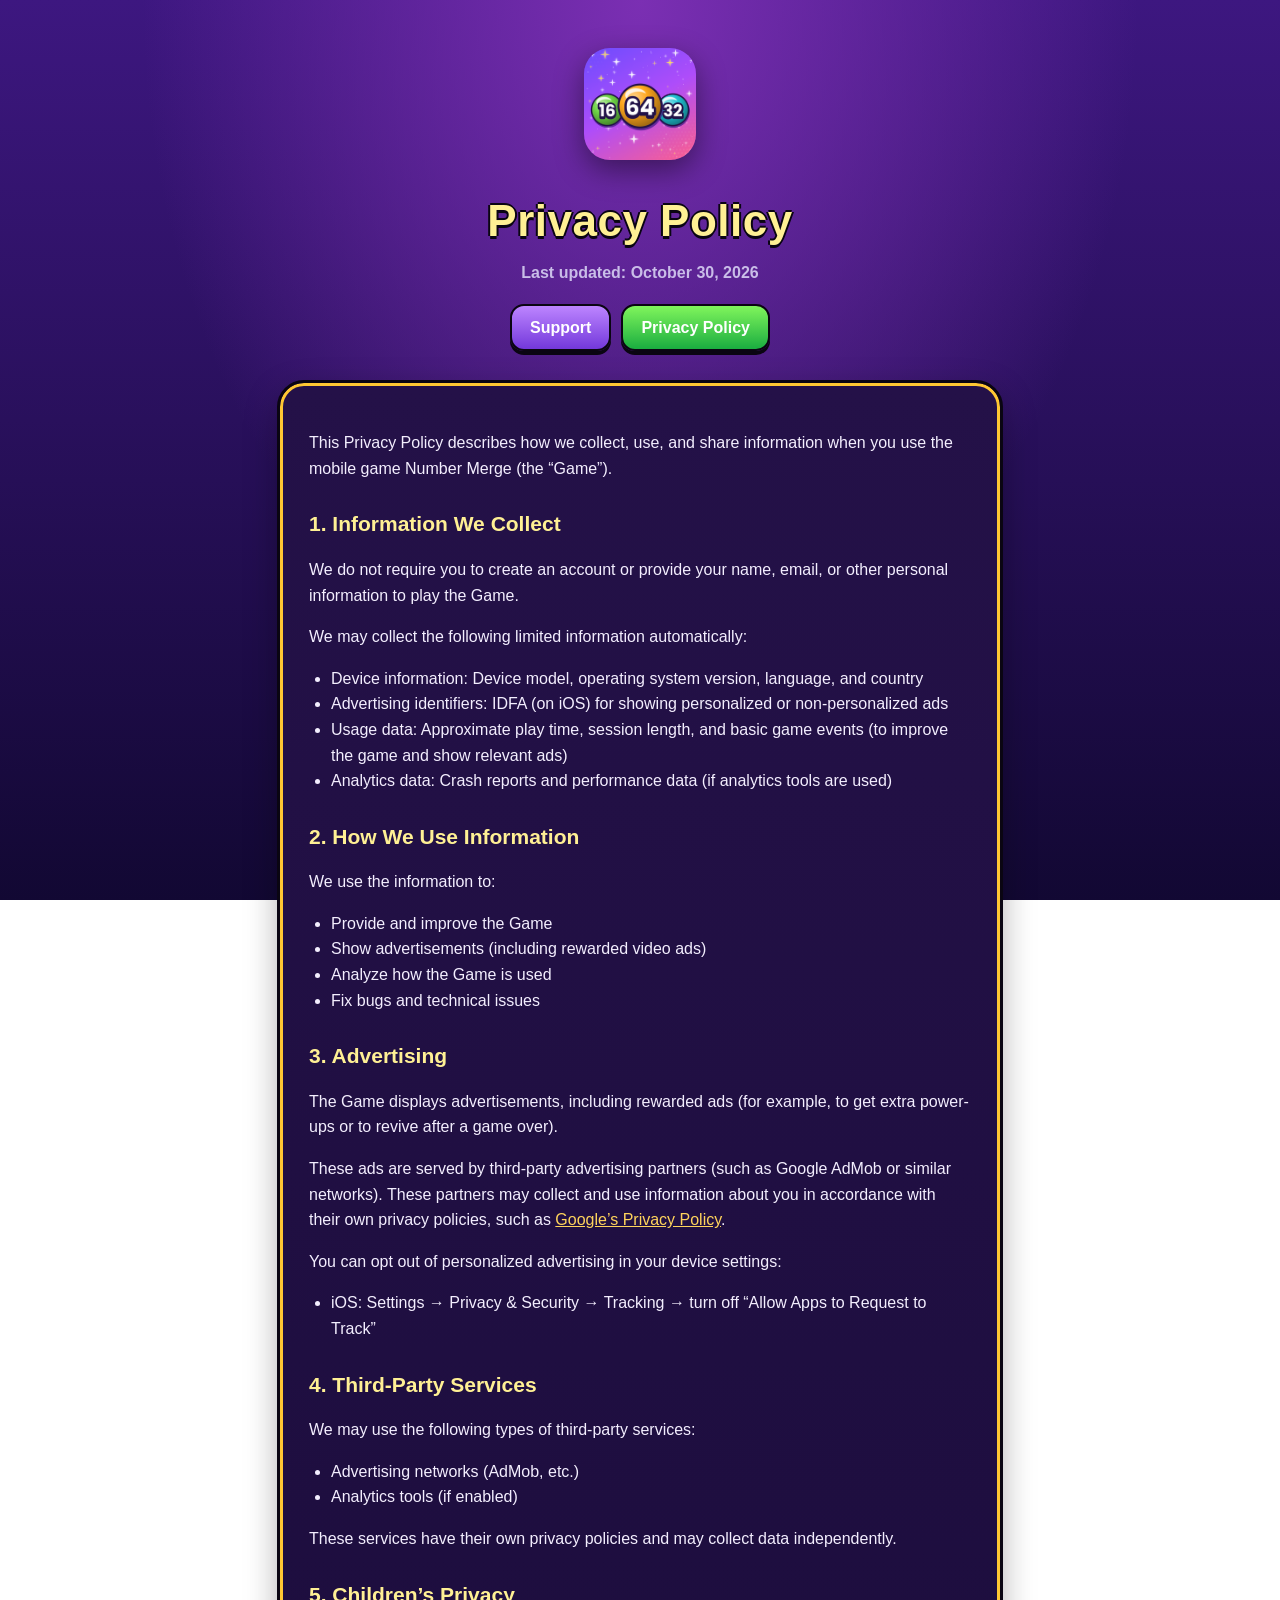
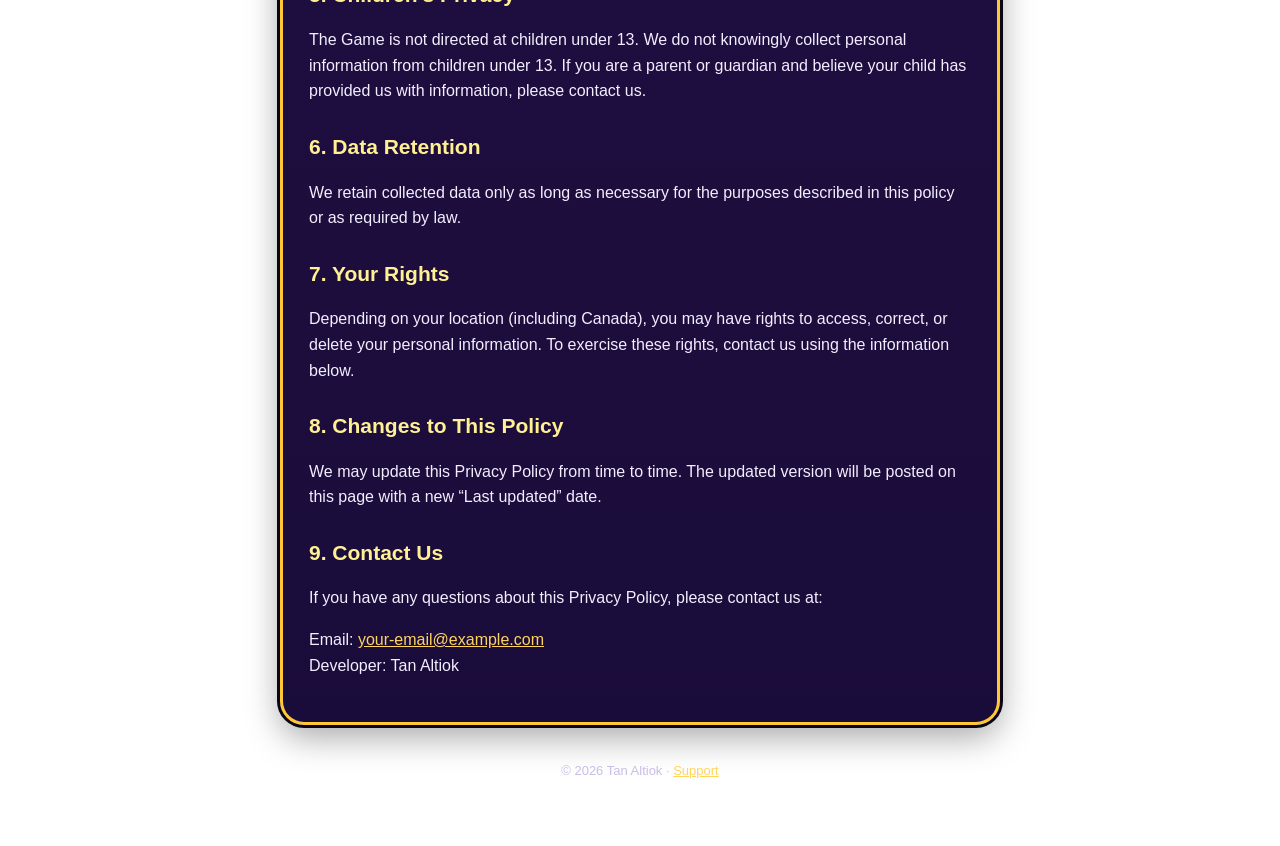
==== privacy.html @ f6b60d48 "Add files via upload" ====
<!doctype html>
<html lang="en">
<head>
  <meta charset="utf-8">
  <meta name="viewport" content="width=device-width, initial-scale=1">
  <title>Number Merge – Privacy Policy</title>
  <meta name="description" content="Privacy Policy for the Number Merge game.">
  <link rel="icon" href="icon.png">
  <link rel="stylesheet" href="style.css">
</head>
<body>
  <div class="wrap">
    <header>
      <img src="icon.png" alt="Number Merge app icon">
      <h1>Privacy Policy</h1>
      <p class="tag">Last updated: October 30, 2026</p>
      <nav>
        <a href="index.html">Support</a>
        <a class="current" href="privacy.html">Privacy Policy</a>
      </nav>
    </header>

    <section class="card">
      <p>This Privacy Policy describes how we collect, use, and share information when you use the mobile game Number Merge (the “Game”).</p>

      <h2>1. Information We Collect</h2>
      <p>We do not require you to create an account or provide your name, email, or other personal information to play the Game.</p>
      <p>We may collect the following limited information automatically:</p>
      <ul>
        <li>Device information: Device model, operating system version, language, and country</li>
        <li>Advertising identifiers: IDFA (on iOS) for showing personalized or non-personalized ads</li>
        <li>Usage data: Approximate play time, session length, and basic game events (to improve the game and show relevant ads)</li>
        <li>Analytics data: Crash reports and performance data (if analytics tools are used)</li>
      </ul>

      <h2>2. How We Use Information</h2>
      <p>We use the information to:</p>
      <ul>
        <li>Provide and improve the Game</li>
        <li>Show advertisements (including rewarded video ads)</li>
        <li>Analyze how the Game is used</li>
        <li>Fix bugs and technical issues</li>
      </ul>

      <h2>3. Advertising</h2>
      <p>The Game displays advertisements, including rewarded ads (for example, to get extra power-ups or to revive after a game over).</p>
      <p>These ads are served by third-party advertising partners (such as Google AdMob or similar networks). These partners may collect and use information about you in accordance with their own privacy policies, such as <a href="https://policies.google.com/privacy" rel="noopener">Google’s Privacy Policy</a>.</p>
      <p>You can opt out of personalized advertising in your device settings:</p>
      <ul>
        <li>iOS: Settings → Privacy &amp; Security → Tracking → turn off “Allow Apps to Request to Track”</li>
      </ul>

      <h2>4. Third-Party Services</h2>
      <p>We may use the following types of third-party services:</p>
      <ul>
        <li>Advertising networks (AdMob, etc.)</li>
        <li>Analytics tools (if enabled)</li>
      </ul>
      <p>These services have their own privacy policies and may collect data independently.</p>

      <h2>5. Children’s Privacy</h2>
      <p>The Game is not directed at children under 13. We do not knowingly collect personal information from children under 13. If you are a parent or guardian and believe your child has provided us with information, please contact us.</p>

      <h2>6. Data Retention</h2>
      <p>We retain collected data only as long as necessary for the purposes described in this policy or as required by law.</p>

      <h2>7. Your Rights</h2>
      <p>Depending on your location (including Canada), you may have rights to access, correct, or delete your personal information. To exercise these rights, contact us using the information below.</p>

      <h2>8. Changes to This Policy</h2>
      <p>We may update this Privacy Policy from time to time. The updated version will be posted on this page with a new “Last updated” date.</p>

      <h2>9. Contact Us</h2>
      <p>If you have any questions about this Privacy Policy, please contact us at:</p>
      <p>Email: <a href="mailto:your-email@example.com">your-email@example.com</a><br>Developer: Tan Altiok</p>
    </section>

    <footer>© 2026 Tan Altiok · <a href="index.html">Support</a></footer>
  </div>
</body>
</html>
---- style.css ----
:root {
  --bg1: #3d1780; --bg2: #120833; --card: #241148; --card2: #1a0c3a;
  --gold: #ffc733; --gold-light: #fff094; --ink: #0a0512;
  --text: #f3eefe; --muted: #c9bde8; --link: #ffd45c;
}
* { box-sizing: border-box; }
html, body { margin: 0; }
body {
  font-family: "Poppins", -apple-system, BlinkMacSystemFont, "Avenir Next", "Segoe UI", Roboto, sans-serif;
  color: var(--text);
  background: radial-gradient(ellipse at 50% 0%, #7b2fb3 0%, transparent 55%), linear-gradient(180deg, var(--bg1), var(--bg2));
  background-attachment: fixed;
  min-height: 100vh;
  line-height: 1.6;
}
.wrap { max-width: 760px; margin: 0 auto; padding: 48px 20px 64px; }
header { text-align: center; margin-bottom: 32px; }
header img { width: 112px; height: 112px; border-radius: 26px; box-shadow: 0 10px 30px rgba(0,0,0,.45); }
h1 {
  font-weight: 800; font-size: clamp(30px, 6vw, 44px); margin: 18px 0 4px; letter-spacing: .5px;
  color: var(--gold-light);
  text-shadow: 0 3px 0 var(--ink), 2px 0 0 var(--ink), -2px 0 0 var(--ink), 0 -2px 0 var(--ink);
}
.tag { color: var(--muted); margin: 0; font-weight: 600; }
nav { display: flex; gap: 10px; justify-content: center; margin-top: 18px; flex-wrap: wrap; }
nav a {
  text-decoration: none; color: #fff; font-weight: 700; padding: 9px 18px; border-radius: 14px;
  background: linear-gradient(180deg, #bd85ff, #7338db); border: 2.5px solid var(--ink);
  box-shadow: 0 4px 0 var(--ink);
}
nav a.current { background: linear-gradient(180deg, #80f55c, #1aad40); }
.card {
  background: linear-gradient(180deg, var(--card), var(--card2));
  border: 3px solid var(--gold); outline: 3px solid var(--ink);
  border-radius: 24px; padding: 28px 26px; margin-top: 22px;
  box-shadow: 0 12px 34px rgba(0,0,0,.35);
}
h2 { color: var(--gold-light); font-size: 21px; margin: 26px 0 8px; }
h2:first-child { margin-top: 0; }
p, li { color: var(--text); }
ul { padding-left: 22px; }
a { color: var(--link); }
.muted { color: var(--muted); font-size: 14px; }
.faq h3 { margin: 20px 0 4px; font-size: 17px; color: #fff; }
.contact {
  display: inline-block; margin-top: 6px; font-weight: 800; text-decoration: none;
  color: var(--ink); background: linear-gradient(180deg, var(--gold-light), var(--gold));
  padding: 10px 20px; border-radius: 14px; border: 2.5px solid var(--ink); box-shadow: 0 4px 0 var(--ink);
}
footer { text-align: center; margin-top: 36px; color: var(--muted); font-size: 13px; }
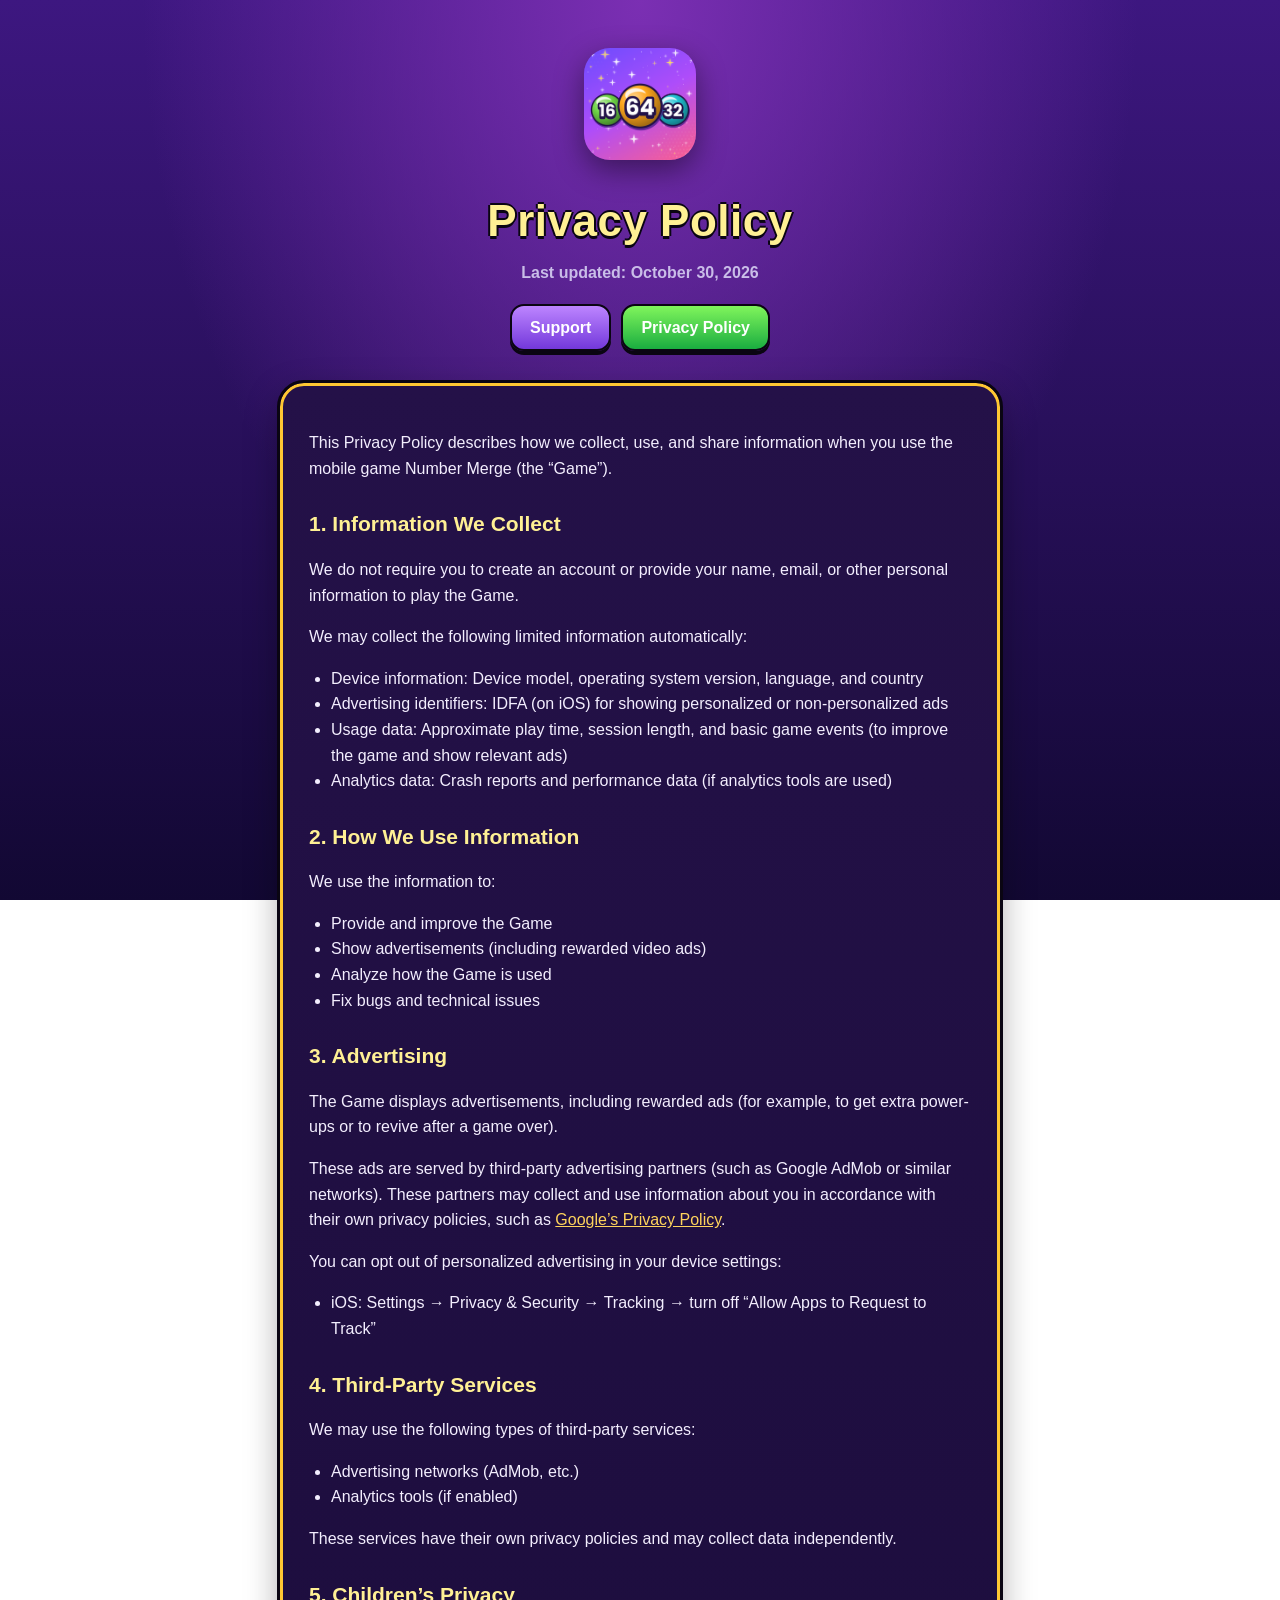
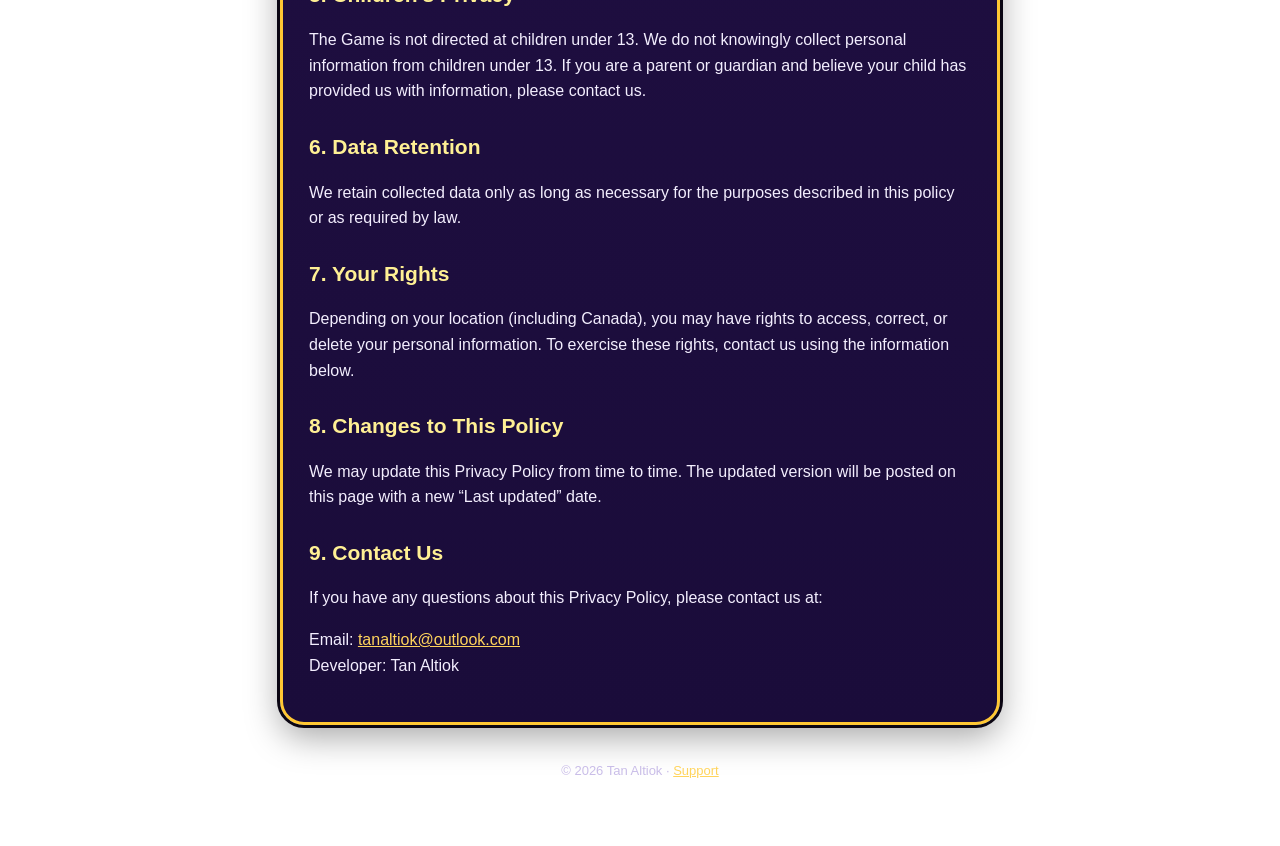
==== commit db98af4c: "Update privacy.html" ====
--- a/privacy.html
+++ b/privacy.html
@@ -72,7 +72,7 @@
 
       <h2>9. Contact Us</h2>
       <p>If you have any questions about this Privacy Policy, please contact us at:</p>
-      <p>Email: <a href="mailto:your-email@example.com">your-email@example.com</a><br>Developer: Tan Altiok</p>
+      <p>Email: <a href="mailto:tanaltiok@outlook.com">tanaltiok@outlook.com</a><br>Developer: Tan Altiok</p>
     </section>
 
     <footer>© 2026 Tan Altiok · <a href="index.html">Support</a></footer>
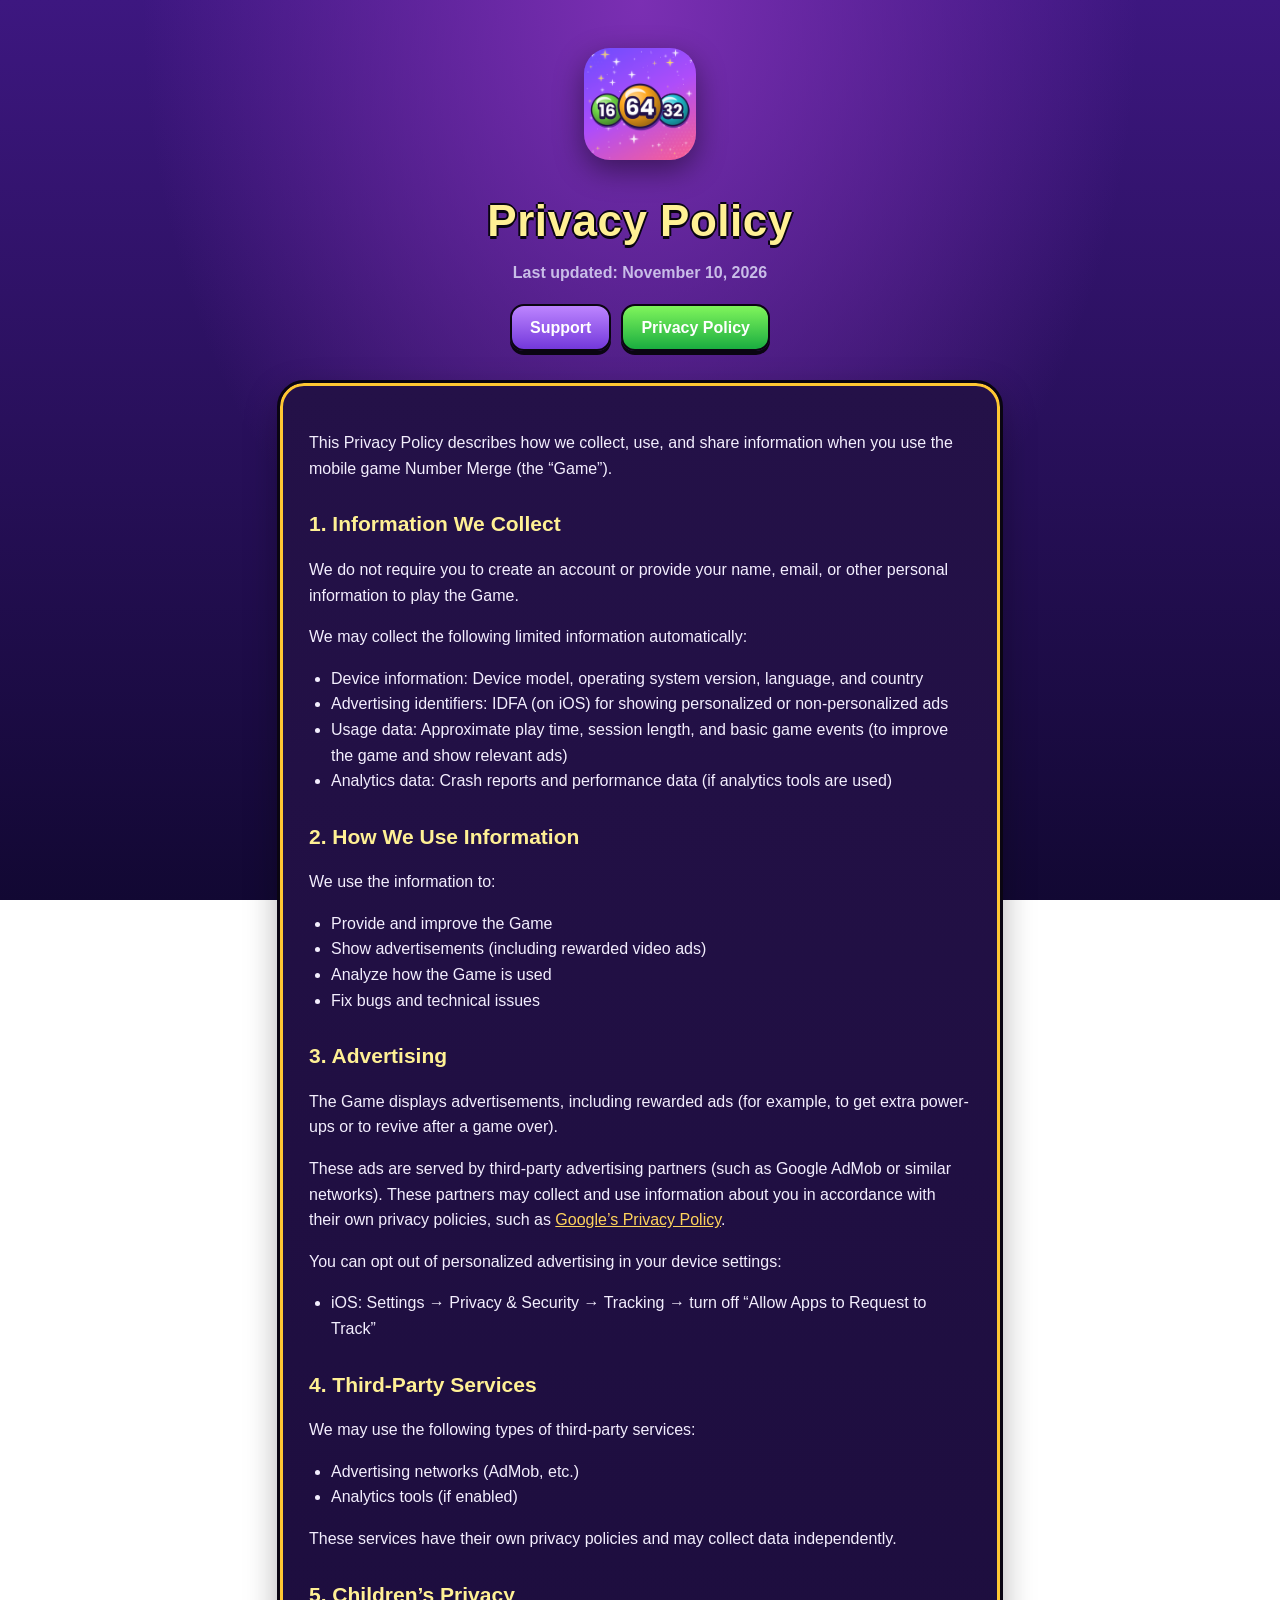
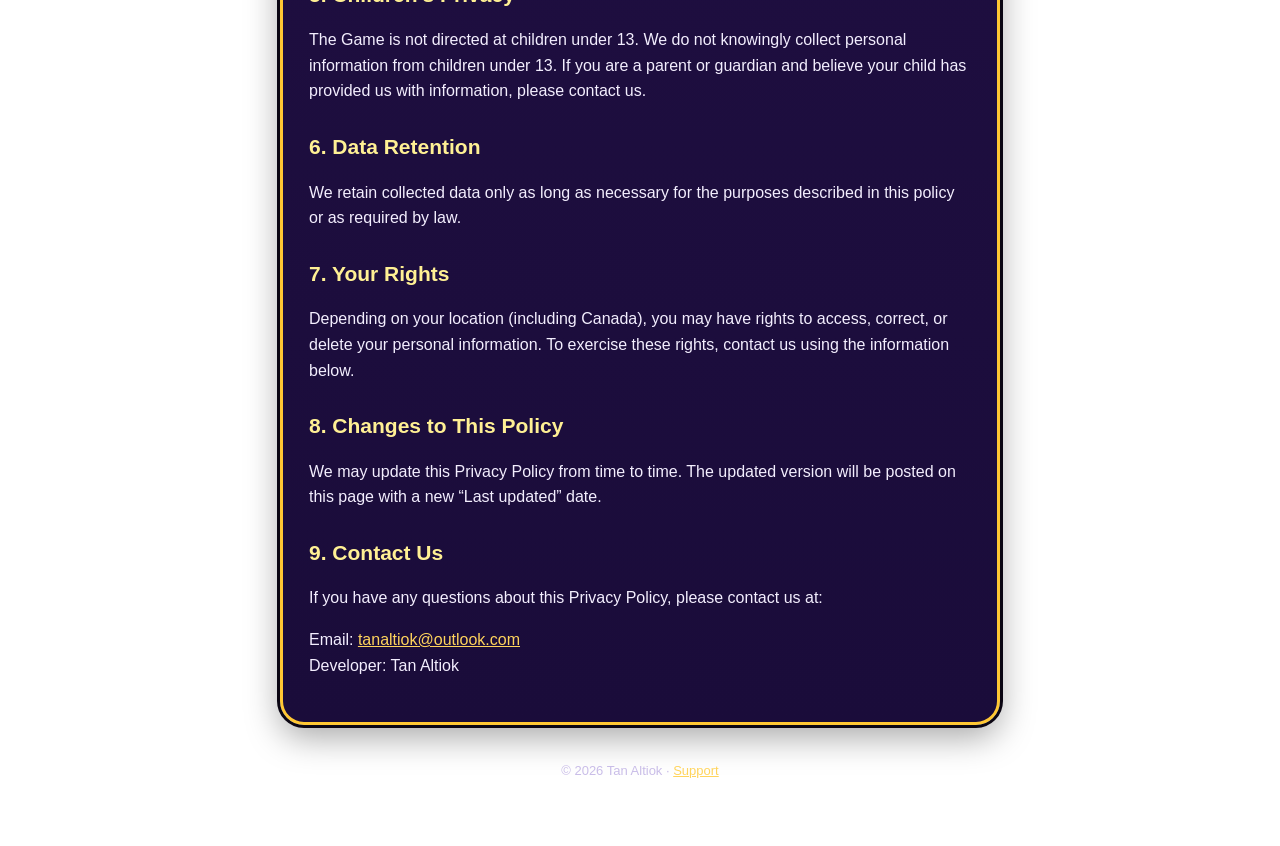
==== commit d48f91ca: "Update privacy.html" ====
--- a/privacy.html
+++ b/privacy.html
@@ -13,7 +13,7 @@
     <header>
       <img src="icon.png" alt="Number Merge app icon">
       <h1>Privacy Policy</h1>
-      <p class="tag">Last updated: October 30, 2026</p>
+      <p class="tag">Last updated: November 10, 2026</p>
       <nav>
         <a href="index.html">Support</a>
         <a class="current" href="privacy.html">Privacy Policy</a>
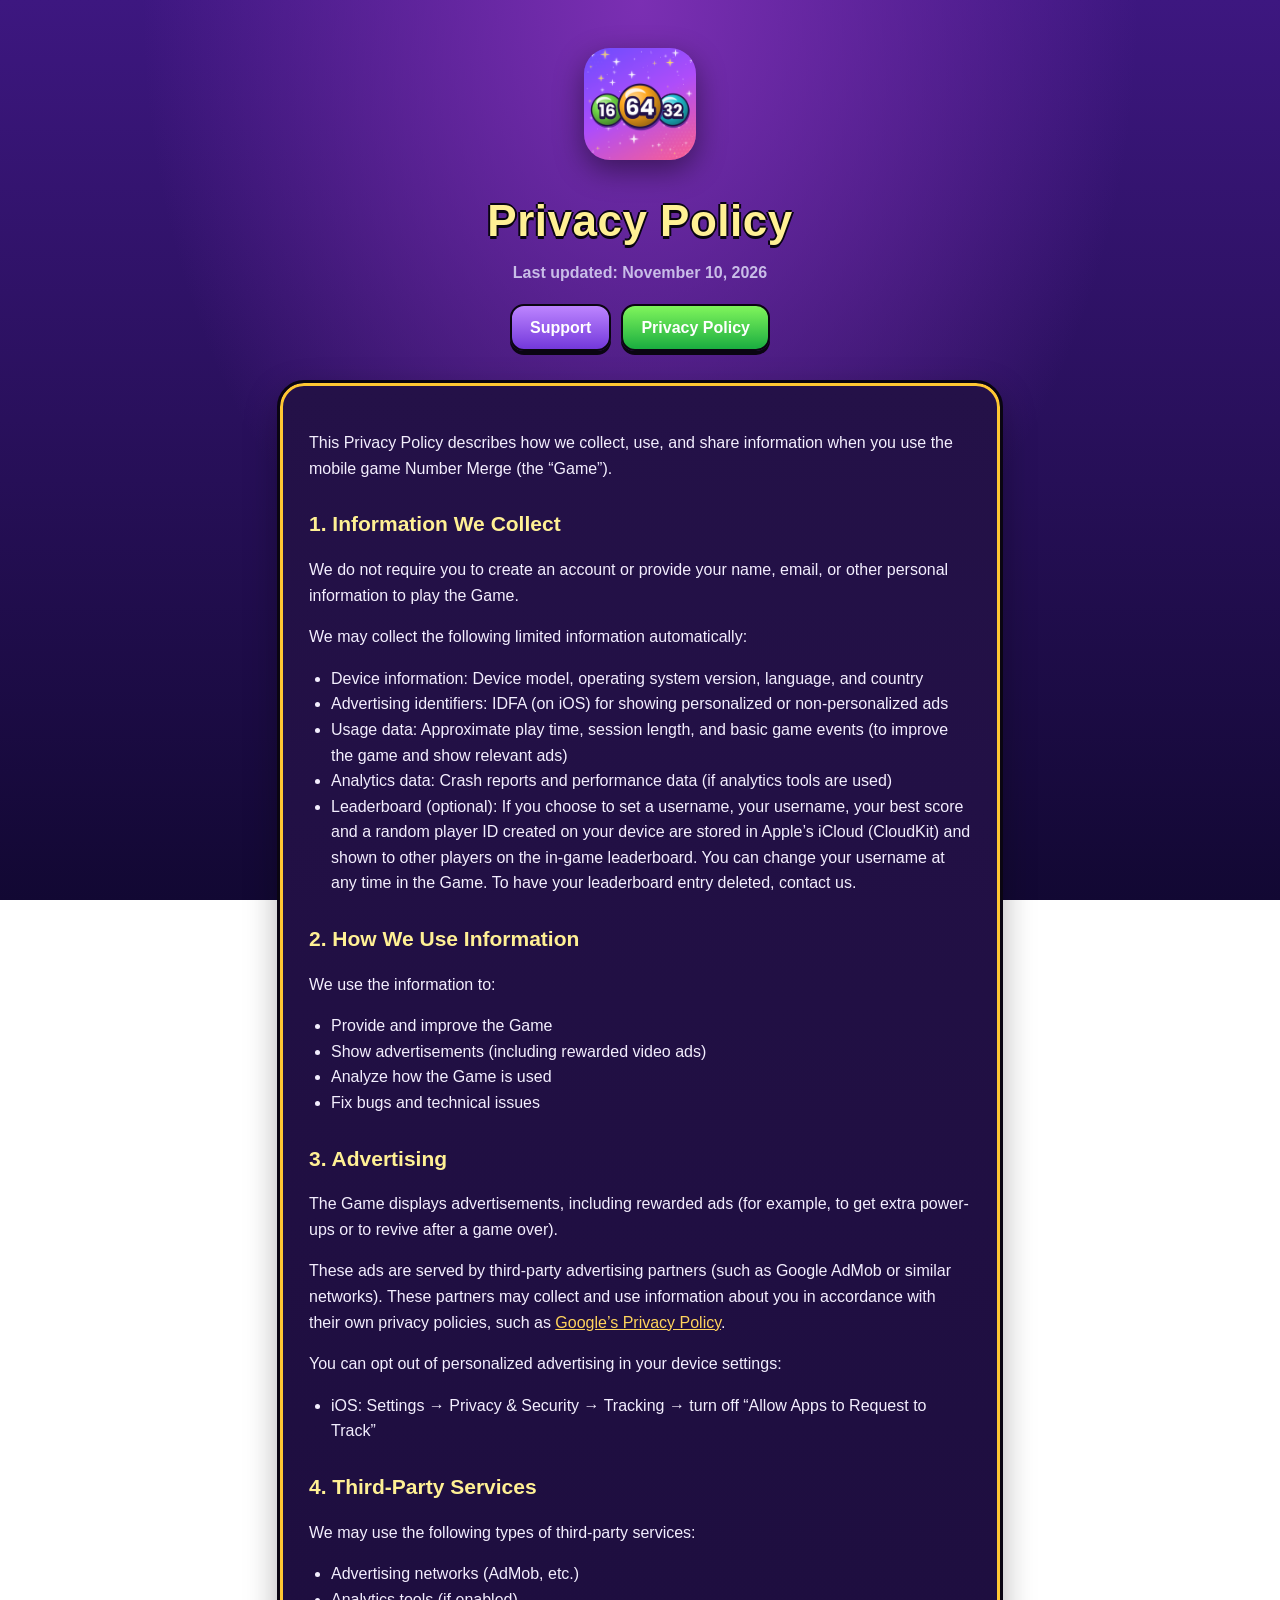
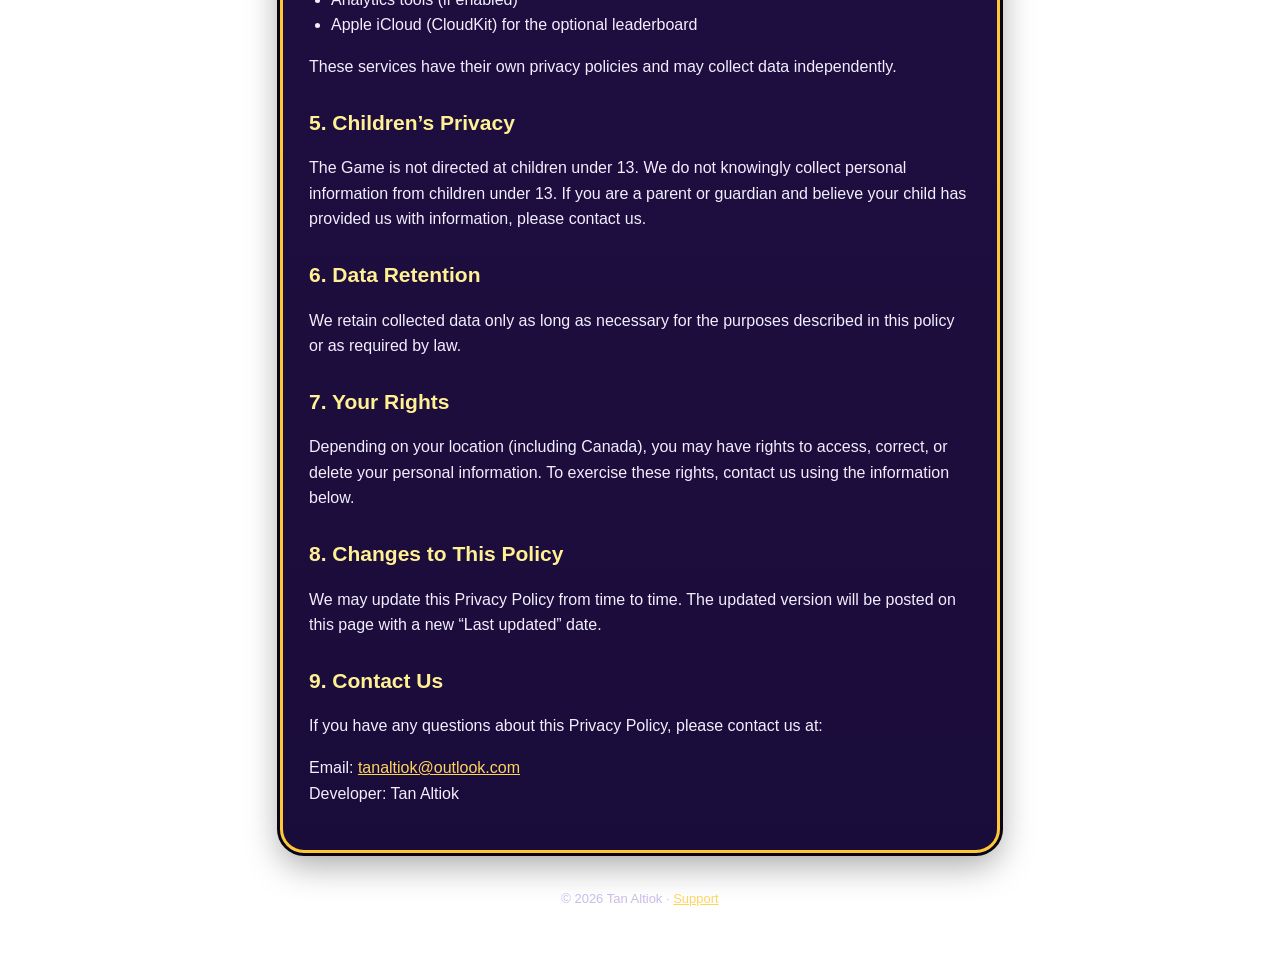
==== commit cf88de9c: "Update privacy.html" ====
--- a/privacy.html
+++ b/privacy.html
@@ -31,6 +31,7 @@
         <li>Advertising identifiers: IDFA (on iOS) for showing personalized or non-personalized ads</li>
         <li>Usage data: Approximate play time, session length, and basic game events (to improve the game and show relevant ads)</li>
         <li>Analytics data: Crash reports and performance data (if analytics tools are used)</li>
+        <li>Leaderboard (optional): If you choose to set a username, your username, your best score and a random player ID created on your device are stored in Apple’s iCloud (CloudKit) and shown to other players on the in-game leaderboard. You can change your username at any time in the Game. To have your leaderboard entry deleted, contact us.</li>
       </ul>
 
       <h2>2. How We Use Information</h2>
@@ -55,6 +56,7 @@
       <ul>
         <li>Advertising networks (AdMob, etc.)</li>
         <li>Analytics tools (if enabled)</li>
+        <li>Apple iCloud (CloudKit) for the optional leaderboard</li>
       </ul>
       <p>These services have their own privacy policies and may collect data independently.</p>
 
